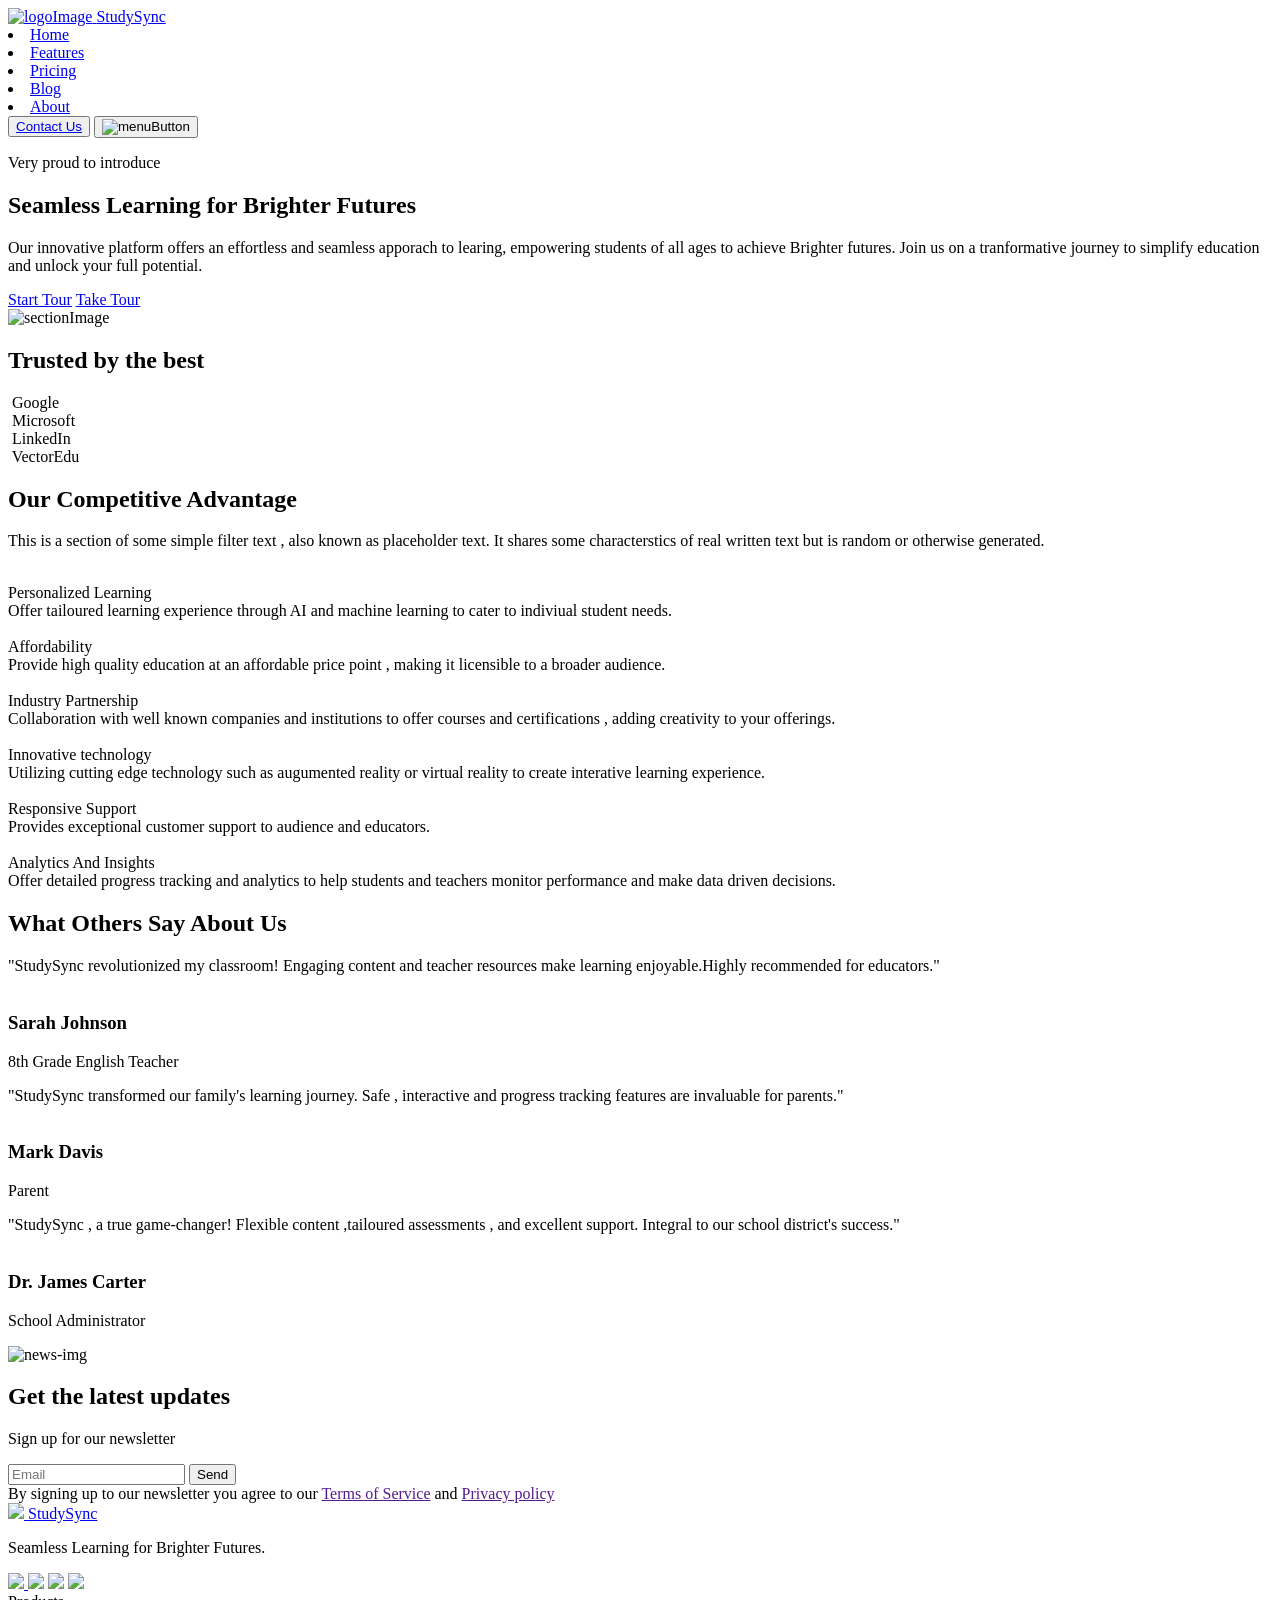
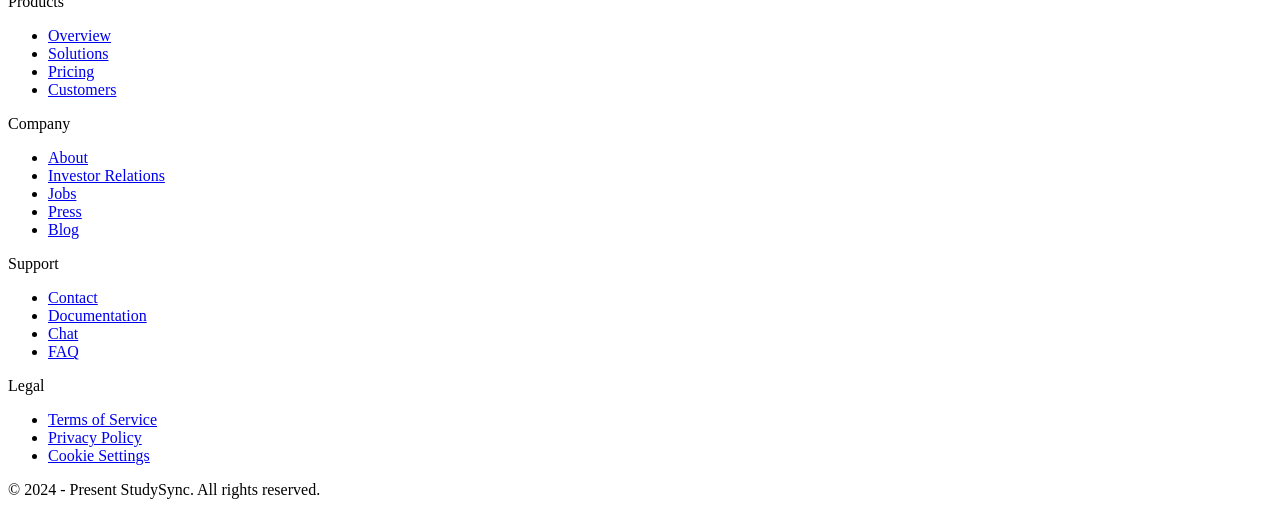
==== index.html @ 51dccf42 "Create index.html" ====
<!DOCTYPE html>
<html lang="en">
<head>
    <meta charset="UTF-8">
    <meta name="viewport" content="width=device-width, initial-scale=1.0">
    <link rel="stylesheet" href="styles.css">
    <title>StudySync</title>
</head>
<body>
    <div class="header">
        <header class="header-content">
            <a href="#logo" class="logo">
                <img src="./images/studySync.svg" alt="logoImage" class="logo-icon">
                <span class="logo-text">StudySync</span>
            </a>

            <nav class="nav">
                <li><a class="nav-link" href="#home">Home</a></li>
                <li><a class="nav-link" href="#features">Features</a></li>
                <li><a class="nav-link" href="#pricing">Pricing</a></li>
                <li><a class="nav-link" href="#blog">Blog</a></li>
                <li><a class="nav-link" href="#about">About</a></li>
            </nav>

            <button class="contactBtn"><a href="#contact" class="contact-button">Contact Us</a></button>

            <button type="button" class="menu-button">
                <img src="./images/Hamburger.svg" alt="menuButton" class="menu-icon">
            </button>
        </header>
    </div>
    
    <div class="content">
        <section class="main-section">
            <div class="content-left">
               <p class="section-label">Very proud to introduce</p>
               <h1 class="section-title">Seamless Learning for Brighter Futures</h1>
               <p class="section-description">Our innovative platform offers an effortless and seamless apporach  to learing, empowering students of all ages to achieve Brighter futures. Join us on a tranformative journey to simplify education and unlock your full potential.</p>
               <div class="button-group">
                <a href="#start" class="start-button">Start Tour</a>
                <a href="#tour" class="tour-button">Take Tour</a>
               </div>
            </div>

            <div class="content-right">
                <div class="image-container">
                    <img src="./images/usgs-hoS3dzgpHzw-unsplash.jpg" alt="sectionImage" class="section-image">
                </div>
            </div>
        </section>
    </div>

    <div class="company-container">
        <h2 class="company-title">Trusted by the best</h2>
        <div class="company-grid">
            <div class="company-logo">
                <img src="./images/Google.svg" alt="" class="svg-img">
                <span class="logo-txt">Google</span>
            </div>

            <div class="company-logo">
                <img src="./images/Microsoft.svg" alt="" class="svg-img">
                <span class="logo-txt">Microsoft</span>
            </div>

            <div class="company-logo">
                <img src="./images/linkedin.svg" alt="" class="svg-img">
                <span class="logo-txt">LinkedIn</span>
            </div>

            <div class="company-logo">
                <img src="./images/VectorEdu.svg" alt="" class="svg-img">
                <span class="logo-txt">VectorEdu</span>
            </div>
        </div>
    </div>

    <div class="feature-container">
        <div class="feature-content">
            <div class="main-info">
                <h2 class="main-title">Our Competitive Advantage</h2>
                <p class="main-description">This is a section of some simple filter text , also known as placeholder text. It shares some characterstics of real written text but is random or otherwise generated.</p>
            </div>
            <div class="feature-grid">
                <!-- card1 -->
                 <div class="feature-card">
                    <div class="icon-container">
                        <img src="./images/PersonalizedLearn.svg" class="feature-svg" alt="">
                    </div>
                    <div class="feature-info">
                        <div class="feature-title">Personalized Learning</div>
                        <div class="feature-description">Offer tailoured learning experience through AI and machine learning to cater to indiviual student needs.</div>
                    </div>
                 </div>

                <!-- card2 -->
                <div class="feature-card">
                    <div class="icon-container">
                        <img src="./images/Affordability.svg" class="feature-svg" alt="">
                    </div>
                    <div class="feature-info">
                        <div class="feature-title">Affordability</div>
                        <div class="feature-description">Provide high quality education at an affordable price point , making it licensible to a broader audience. </div>
                    </div>
                 </div>

                <!-- card3 -->
                <div class="feature-card">
                    <div class="icon-container">
                        <img src="./images/IndustryPatner.svg" class="feature-svg" alt="">
                    </div>
                    <div class="feature-info">
                        <div class="feature-title">Industry Partnership</div>
                        <div class="feature-description">Collaboration with well known companies and institutions to offer courses and certifications , adding creativity to your offerings.</div>
                    </div>
                 </div>

                <!-- card4 -->
                <div class="feature-card">
                    <div class="icon-container">
                        <img src="./images/InnovativeTech.svg" class="feature-svg" alt="">
                    </div>
                    <div class="feature-info">
                        <div class="feature-title">Innovative technology</div>
                        <div class="feature-description">Utilizing cutting edge technology such as augumented reality or virtual reality to create interative learning experience.</div>
                    </div>
                 </div>

                <!-- card5 -->
                <div class="feature-card">
                    <div class="icon-container">
                        <img src="./images/IndustryPatner.svg" class="feature-svg" alt="">
                    </div>
                    <div class="feature-info">
                        <div class="feature-title">Responsive Support</div>
                        <div class="feature-description">Provides exceptional customer support to audience and educators.</div>
                    </div>
                 </div>

                <!-- card6 -->
                <div class="feature-card">
                    <div class="icon-container">
                        <img src="./images/Analytics.svg" class="feature-svg" alt="">
                    </div>
                    <div class="feature-info">
                        <div class="feature-title">Analytics And Insights</div>
                        <div class="feature-description">Offer detailed progress tracking and analytics to help students and teachers monitor performance and make data driven decisions.</div>
                    </div>
                 </div>
            </div>
        </div>
    </div>

    <div class="testimonial-container">
        <div class="testimonial-content">
            <h2 class="testimonial-title">What Others Say About Us</h2>
            <div class="testimonial-grid">
                <!-- card1  -->
                <div class="testimonial-card">
                    <div class="testimonial-text">"StudySync revolutionized my classroom! Engaging content and teacher resources make learning enjoyable.Highly recommended for educators."</div>
                    <div class="testimonial-avatar">
                        <img src="./images/avatar1.png" alt="">
                    </div>
                    <div class="testimonial-details">
                        <h3 class="testimonial-name">Sarah Johnson</h3>
                        <p class="testimonial-desc">8th Grade English Teacher</p>
                    </div>
                </div>

                <!-- card2 -->
                <div class="testimonial-card">
                    <div class="testimonial-text">"StudySync transformed our family's learning journey. Safe , interactive and progress tracking features are invaluable for parents."</div>
                    <div class="testimonial-avatar">
                        <img src="./images/avatar2.png" alt="">
                    </div>
                    <div class="testimonial-details">
                        <h3 class="testimonial-name">Mark Davis </h3>
                        <p class="testimonial-desc">Parent</p>
                    </div>
                </div>

                <!-- card3 -->
                <div class="testimonial-card">
                    <div class="testimonial-text">"StudySync , a true game-changer! Flexible content ,tailoured assessments , and excellent support. Integral to our school district's success."</div>
                    <div class="testimonial-avatar">
                        <img src="./images/avatar3.png" alt="">
                    </div>
                    <div class="testimonial-details">
                        <h3 class="testimonial-name">Dr. James Carter</h3>
                        <p class="testimonial-desc">School Administrator</p>
                    </div>
                </div>
            </div>
        </div>
    </div>

    <div class="newsletter-container">
        <div class="newsletter-content">
            <!-- left part -->
             <div class="news-left">
                <img src="./images/img.png" loading="lazy" alt="news-img" class="news-img">
             </div>
             <!-- right part  -->
              <div class="news-right">
                <div class="news-info">
                    <h2 class="news-title">Get the latest updates</h2>
                    <p class="news-desc">Sign up for our newsletter</p>
                </div>
                <form action="" class="news-form">
                    <input class="news-email" type="text" placeholder="Email">
                    <button class="news-send-button">Send</button>
                </form>

                <div class="privacy-policy">
                    By signing up to our newsletter you agree to our  
                    <a class="news-link" href="">Terms of Service</a>
                    and 
                    <a class="news-link" href="">Privacy policy</a>
                </div>
              </div>
        </div>
    </div>

    <div class="footer-container">
        <footer class="footer">

            <div class="footer-top">

                <div class="comp-logo">
                    <a class="logo-link" href="#">
                        <img class="logo-svg" src="./images/studySync.svg"/>
                        StudySync
                    </a>
                </div>
                <p class="filler-text">Seamless Learning for Brighter Futures.</p>
                <div class="social">
                        <a class="social-link" href="#">
                            <img src="./images/instagram.svg" class="social-icon" />
                        </a>
                        <a class="social-link">
                            <img src="./images/linkedin.svg" class="social-icon" />
                        </a>
                        <a class="social-link">
                            <img src="./images/Microsoft.svg" class="social-icon" />
                        </a>
                        <a class="social-link">
                            <img src="./images/twitter.svg" class="social-icon" />
                        </a>
                </div>
            </div>

            <div class="footer-grid">
                        <!-- column 1 -->
                <div class="footer-grid-column">
                            <div class="footer-grid-heading">
                                Products
                            </div>
                            <ul class="footer-links-list">
                                <li>
                                    <a href="#overview" class="footer-link">Overview</a>
                                </li>
                                <li>
                                    <a href="#overview" class="footer-link">Solutions</a>
                                </li>
                                <li>
                                    <a href="#overview" class="footer-link">Pricing</a>
                                </li>
                                <li>
                                    <a href="#overview" class="footer-link">Customers</a>
                                </li>
                            </ul>
                </div>
                        <!-- column 2 -->
                <div class="footer-grid-column">
                            <div class="footer-grid-heading">
                                Company
                            </div>
                            <ul class="footer-links-list">
                                <li>
                                    <a href="#overview" class="footer-link">About</a>
                                </li>
                                <li>
                                    <a href="#overview" class="footer-link">Investor Relations</a>
                                </li>
                                <li>
                                    <a href="#overview" class="footer-link">Jobs</a>
                                </li>
                                <li>
                                    <a href="#overview" class="footer-link">Press</a>
                                </li>
                                <li>
                                    <a href="#overview" class="footer-link">Blog</a>
                                </li>
                            </ul>
                </div>
                        <!-- column 3 -->
                <div class="footer-grid-column">
                            <div class="footer-grid-heading">
                                Support
                            </div>
                            <ul class="footer-links-list">
                                <li>
                                    <a href="#overview" class="footer-link">Contact</a>
                                </li>
                                <li>
                                    <a href="#overview" class="footer-link">Documentation</a>
                                </li>
                                <li>
                                    <a href="#overview" class="footer-link">Chat</a>
                                </li>
                                <li>
                                    <a href="#overview" class="footer-link">FAQ</a>
                                </li>
                            </ul>
                </div>
                        <!-- column 4 -->
                <div class="footer-grid-column">
                            <div class="footer-grid-heading">
                                Legal
                            </div>
                            <ul class="footer-links-list">
                                <li>
                                    <a href="#overview" class="footer-link">Terms of Service</a>
                                </li>
                                <li>
                                    <a href="#overview" class="footer-link">Privacy Policy</a>
                                </li>
                                <li>
                                    <a href="#overview" class="footer-link">Cookie Settings</a>
                                </li>
                                
                            </ul>
                </div>
            </div>
        </footer>
        <div class="footer-copyright">
            © 2024 - Present StudySync. All rights reserved.
        </div>
    </div>
</body>
</html>
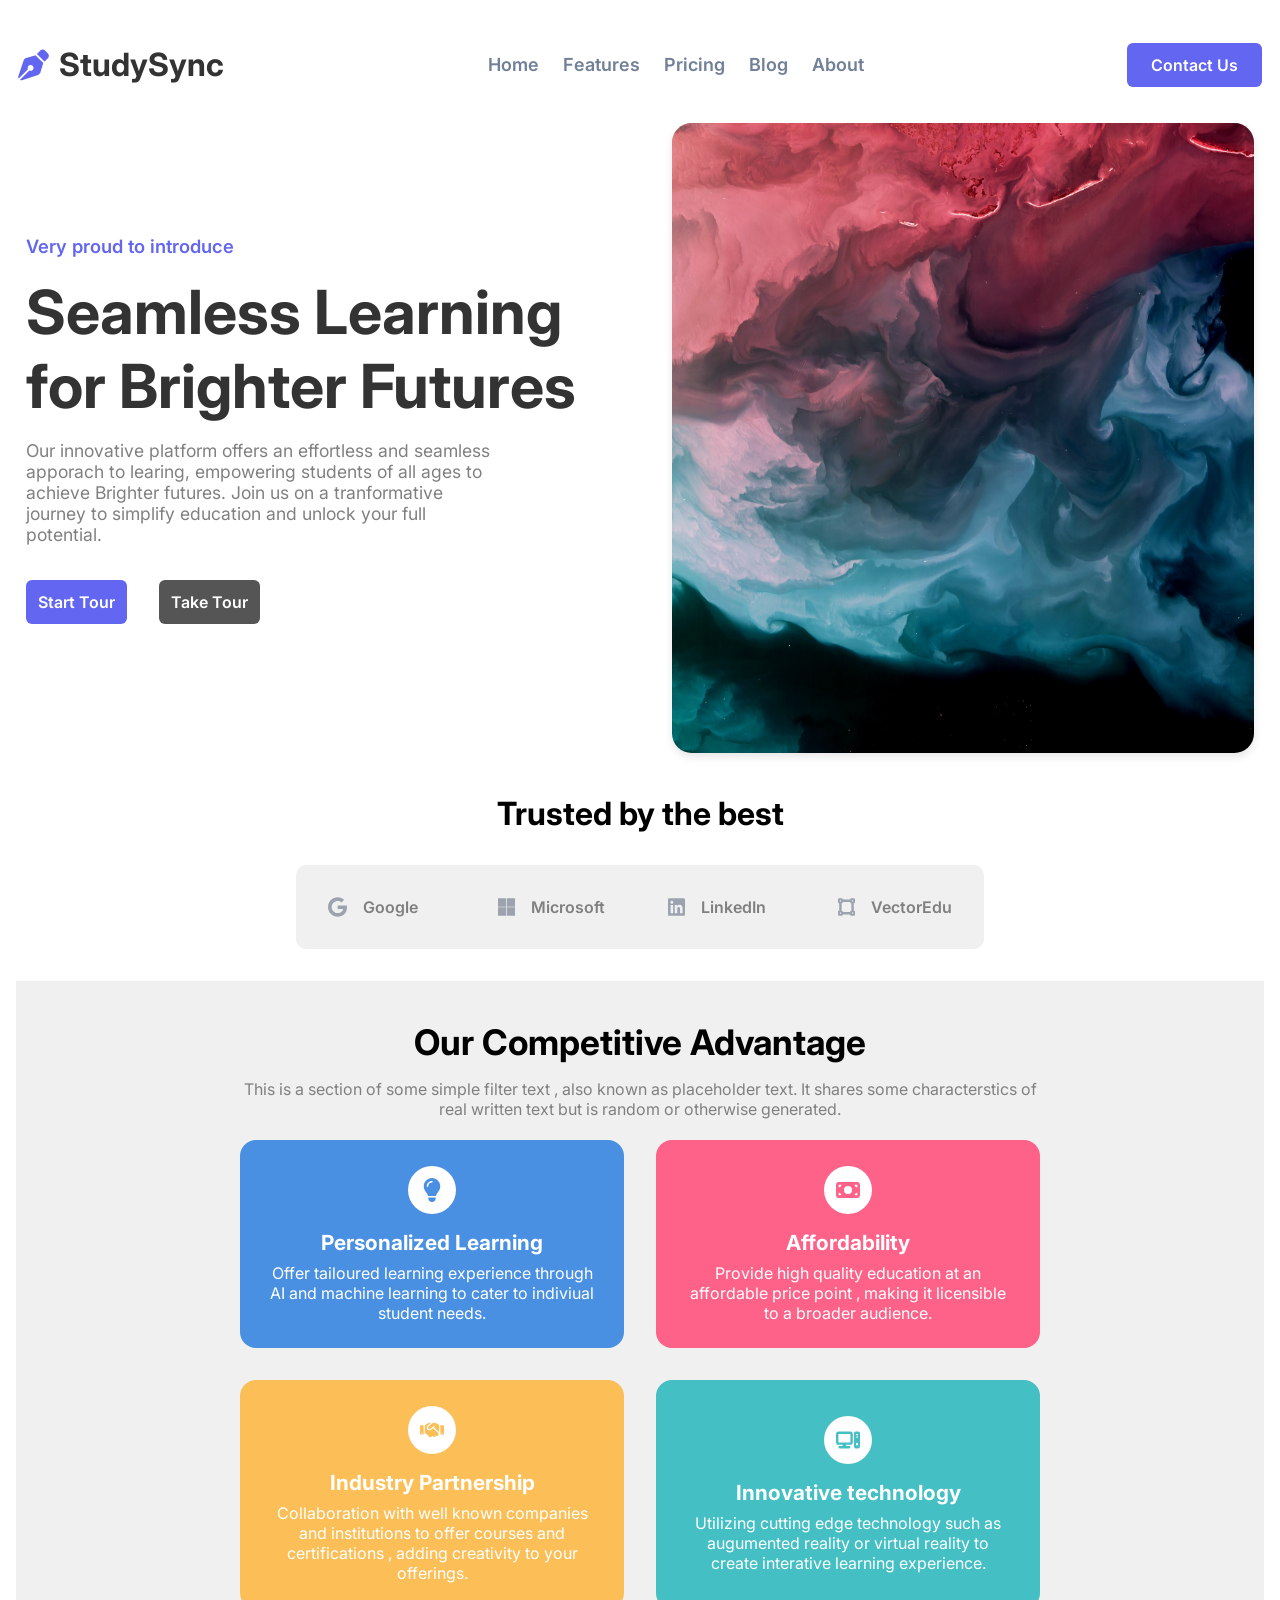
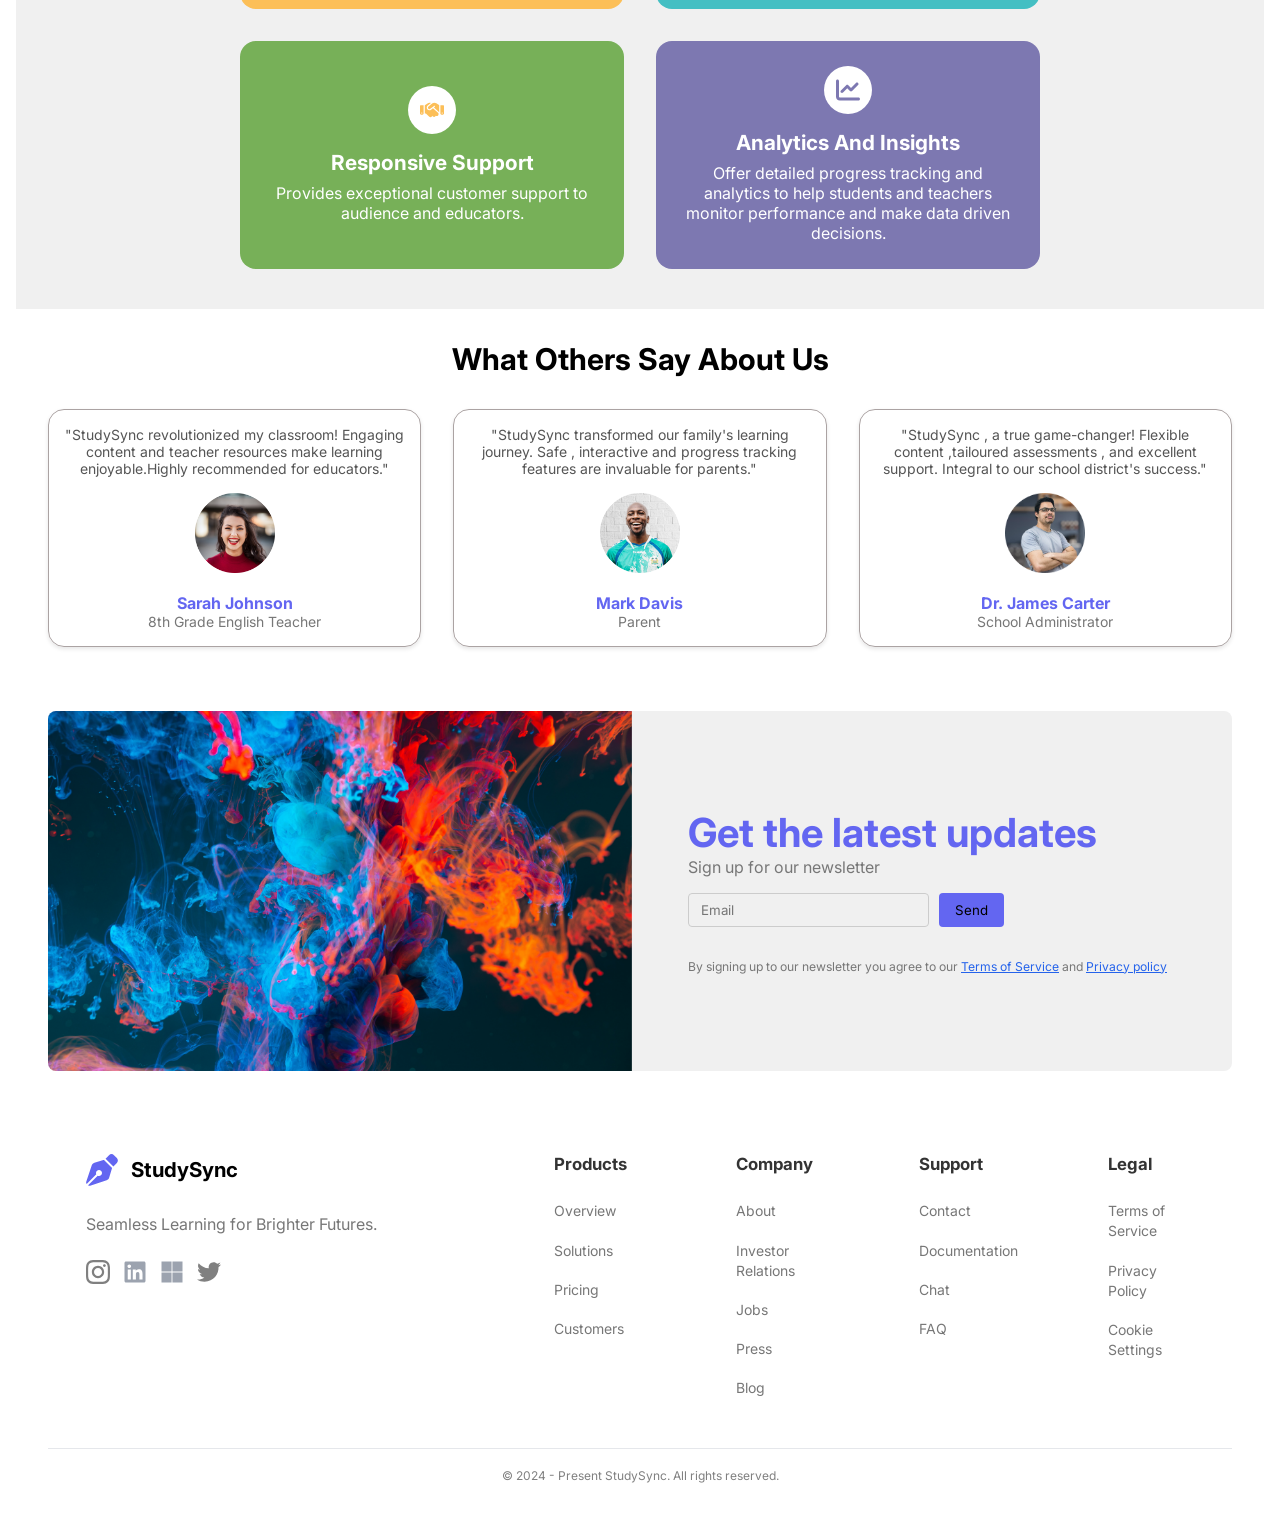
==== commit f94fdf55: "Update index.html" ====
--- a/index.html
+++ b/index.html
@@ -3,6 +3,7 @@
 <head>
     <meta charset="UTF-8">
     <meta name="viewport" content="width=device-width, initial-scale=1.0">
+    <meta name="google-site-verification" content="7jgG5KhkjjLFt8AueVVeSKlJXRJ-OzAuravGoHdlTAI" />
     <link rel="stylesheet" href="styles.css">
     <title>StudySync</title>
 </head>
--- a/styles.css
+++ b/styles.css
@@ -0,0 +1,719 @@
+@import url('https://fonts.googleapis.com/css2?family=Afacad+Flux:wght@100..1000&family=Inter:ital,opsz,wght@0,14..32,100..900;1,14..32,100..900&display=swap');
+
+:root{
+    --primary-color:#6366F1;
+    --accent-color : #3f83f8;
+    --text-color:#333333;
+    --link-color: #2563eb;
+    --backgound-color: #ffffff;
+    --light-gray: #f0f0f0;
+    --gray:#808080;
+    --dark-gray: #555;
+}
+
+*{
+    margin: 0;
+    padding: 0;
+    font-family: 'Inter' , sans-serif;
+    text-decoration: none;
+}
+
+body{
+    height: 100vh;
+    text-align: center;
+    background-color: var(--backgound-color);
+    padding: 1rem;
+}
+
+.header-content{
+    max-width: 1280px;
+    margin: 0 auto;
+    display: flex;
+    justify-content: space-between;
+    align-items: center;
+    padding: 0.1rem;
+}
+
+.logo{
+    display: flex;   /*ek div tha pura logo or span ka usko 2 bhago me divide kra isliye flex lgaya */
+    align-items: center;
+    font-size: 2rem;
+    font-weight: bold  ;
+    color: var(--text-color);
+    text-decoration: none;
+    gap: 0.625rem;
+}
+
+.logo-icon{
+    height: 5.875rem;
+    width: 1.938rem;
+}
+
+.logo-text{
+    font-size: 2rem;
+}
+
+.nav{
+    display: none;
+    gap: 1.5rem;
+}
+
+@media screen and (min-width:768px) {
+    .nav{
+        display: flex;
+    }
+}
+
+.nav-link{
+    color: #718096;
+    font-size: 1.125rem;
+    font-weight: 600;
+    transform: color 0.1s;
+}
+
+.nav-link:hover{
+    color: var(--link-color);
+}
+
+.nav li {
+    list-style: none;
+}
+
+.contactBtn{
+    display: none;
+    border: none;
+    background-color: var(--primary-color);
+    transform: all 0.1s;
+    border-radius: 0.375rem;
+    padding: 0.75rem 1.5rem;
+}
+
+@media screen and (min-width:768px) {
+    .contactBtn{
+        display: block;
+    }
+    
+}
+.contactBtn a{
+    color: var(--backgound-color);
+    font-size: 1rem;
+    font-weight: 600;
+}
+
+.contactBtn:hover{
+    background-color: #5254f8;
+}
+
+.menu-button{
+ display: none;
+ border: none;
+ border-radius: 0.375rem;
+ background-color: var(--backgound-color);
+ font-size:  1rem;
+ padding: 0.5rem 1.5rem;
+ font-weight: 600;
+}
+
+@media screen and (max-width:768px) {
+    .menu-button{
+        display: block;
+    }
+}
+
+.menu-icon{
+    height: 1.5rem;
+    width: 1.5rem;
+}
+
+.main-section{
+    max-width: 1280px;
+    display: flex;
+    flex-direction: column ;
+    gap: 2rem;
+    padding: 0.6rem;
+    margin:  0 auto;
+    align-items: center;
+}
+
+.content-left{
+    text-align: center;
+    animation: slideFromLeft 1s ease forwards;
+    opacity: 0;
+}
+
+@keyframes slideFromLeft {
+    0%{
+        opacity: 0; /*bahut halka naa ke barabar dikhega strting me*/
+        transform: translatex(-100%); /*shuruaat me sb kuch screen ke bahar rahega left side me chupa hua..*/
+    }
+
+    100%{
+        opacity: 1;
+        transform: translateX(0); /*screen ki main position pr laakr dikha dega .*/
+    }
+}
+
+.section-label{
+    font-size: 1.15rem;
+    font-weight: 600;
+    color: var(--primary-color);
+}
+
+.section-title{
+    font-size: 2.3rem;
+    padding: 1.1rem;
+    color: var(--text-color);
+}
+
+.section-description{
+    color: var(--gray);
+    font-size: 1.2rem;
+}
+
+.button-group{
+ display: flex;
+ gap: 2rem;
+ padding: 1rem;
+ margin-top: 1rem;
+ align-items: center;
+ justify-content: center;
+}
+
+.start-button , .tour-button{
+   margin-top: 0.2rem;
+   border: none;
+   border-radius: 0.375rem;
+   background-color: var(--primary-color);
+   color: var(--backgound-color);
+   transform: all 0.1s;
+   padding: 0.75rem;
+   font-size: 1rem;
+   font-weight: 600;
+}
+
+
+.tour-button{
+    background-color: var(--dark-gray);
+}
+
+.start-button:hover{
+    background-color: var(#5254f8);
+}
+
+.tour-button:hover{
+    background-color: var(--gray);
+}
+
+.content-right{
+    display: flex;
+    align-items: center;
+    justify-content: center;
+}
+
+.image-container{
+    border: none;
+    border-radius: 1.225rem;
+    overflow: hidden;
+    box-shadow: 0px 4px 8px rgba(0 , 0 , 0 , 0.1);
+    height: 50vh;
+}
+
+.section-image{
+    height: 100%;
+    width: 100%;
+}
+
+@media screen and (min-width:768px){
+    .main-section{
+        flex-direction: row;
+    }
+    .content-left{
+        max-width: 50%;
+        text-align: left;
+    }
+    .section-title{
+        padding-left: 0;
+        font-size: 3.8rem;
+    }
+
+    .button-group{
+        justify-content: start;
+        padding-left: 0;
+    }
+
+    .section-label{
+        font-size: 1rems;
+    }
+
+    .image-container{
+        height: 70vh;
+    }
+
+    .section-description{
+        font-size: 1.1rem;
+        color: var(--gray);
+        width: 78%;
+    }
+
+}
+
+.company-container{
+    display: flex;
+    justify-content: center;
+    flex-direction: column;
+    align-items: center;
+    margin-top: 2rem;
+    animation: slideFromLeft 1s ease forwards;
+}
+
+.company-grid{
+    display: grid;
+    grid-template-columns: repeat(2,1fr); /*chote screen sizes ke liye 2 grids bna do...2 uppr 2 niche kr ke 4 ka box bna do*/
+
+    gap: 3.5rem;
+    padding: 1rem;
+    background-color: var(--light-gray);
+    border: none;
+    border-radius: 0.625rem;
+    margin-top: 2rem;
+    margin-bottom: 2rem;
+    padding: 2rem 2rem;
+}
+
+.company-logo{
+    font-size: 1rem;
+    font-weight: 600;
+    color: var(--gray);
+    display: flex;
+    gap: 1rem;
+}
+
+.svg-img{
+    height: 1.2rem;
+}
+
+.logo-txt{
+  font-size: 1rem;
+}
+
+@media screen and (min-width:640px) { /* jese hi 640px ke uppr jayega vese hi yeh kaam hoga*/
+    .company-grid{
+        grid-template-columns: repeat(4 , 1fr);
+    }
+    .company-title{
+        font-size: 2rem;
+        font-weight: bold;
+    }
+}
+
+.feature-container{
+    background-color: var(--light-gray);
+    padding: 2.5rem 0;
+    text-align: center;
+}
+
+.feature-content{
+    max-width: 800px;
+    margin: 0 auto;
+    padding: 0 2rem;
+}
+
+.main-info{
+    display: flex;
+    flex-direction: column;
+    gap: 1rem;
+}
+
+.main-title{
+    font-size: 2.2rem;
+    font-weight: bold;
+}
+
+.main-description{
+    color: var(--gray);
+    font-size: 1rem;
+
+}
+
+.feature-grid{
+    display: grid;
+    grid-gap: 2rem;
+    grid-template-columns: repeat(2 ,1fr);
+    margin-top: 1.3rem;
+}
+
+.feature-card{
+    display: flex;
+    flex-direction: column;
+    padding: 1.6rem;
+    border-radius: 1rem;
+    justify-content: center;
+    align-items: center;
+    background-color: #6d7890;
+    gap: 1rem;
+}
+
+.feature-info{
+    display: flex;
+    flex-direction: column;
+    gap: 0.5rem;
+}
+
+.icon-container{
+    background-color: var(--backgound-color);
+    height: 3rem;
+    width: 3rem;
+    border-radius: 50%;
+    display: flex;
+    align-items: center;
+    justify-content: center;
+}
+
+.feature-svg{
+    width: 1.5rem;
+    height: 1.5rem;
+}
+
+.feature-title{
+    color: var(--backgound-color);
+    font-weight: bold;
+    font-size: 1.3rem;
+}
+
+.feature-description{
+    color: var(--backgound-color);
+}
+
+.feature-card:nth-child(1){  
+    background-color: #4a90e2;
+}
+
+.feature-card:nth-child(2){  /* feature card vale divs me se 2nd child pr yeh apply kro..*/
+    background-color: #ff6289;
+}
+
+.feature-card:nth-child(3){  
+    background-color: #fcbf58;
+}
+
+.feature-card:nth-child(4){ 
+    background-color: #44bfc3;
+}
+
+.feature-card:nth-child(5){  
+    background-color: #77b058;
+}
+
+.feature-card:nth-child(6){ 
+    background-color: #7d78b1;
+}
+
+@media screen and (max-width:768px) {  /*jese hi 768px se niche jayega vese hi yeh kaam hoga.*/
+    .feature-grid{
+        grid-template-columns: repeat(1,1fr);
+    }
+}
+
+.testimonial-container{
+    background-color: var(--backgound-color);
+    padding: 0 2rem;
+    margin: 2rem auto;
+    max-width: 1280px;
+}
+
+.testimonial-content{
+    display: flex;
+    flex-direction: column;
+    gap: 2rem;
+}
+
+.testimonial-title{
+    font-size: 1.875rem;
+    font-weight: bold;
+}
+
+.testimonial-grid{
+    display: grid;
+    grid-template-columns: repeat(auto-fill , minmax(300px ,1fr));  /*autofill mtlb tum tumhare hissab se dekh lo kitna kya rakhna hai grids ko ..min size 300px rakhna or max size 1fr rkhna bs...*/
+    grid-gap:2rem;
+}
+
+.testimonial-card{
+    display: flex;
+    flex-direction: column;
+    border: 1px solid rgb(171, 163, 163);
+    border-radius: 1rem;
+    box-shadow: 0 2px 4px rgba(0,0,0,0.1);
+    padding: 1rem;
+    gap: 1rem;
+    transition: transform 0.3s ease , box-shadow 0.3s ease;
+}
+
+.testimonial-card:hover{
+    transform: scale(1.05);
+    box-shadow: 0 4px 8px rgba(0,0,0,0.2);
+    border: 1px solid blue;
+}
+
+.testimonial-avatar img{
+    height: 5rem;
+    width: 5rem;
+}
+
+.testimonial-text{
+    font-size: 0.875rem;
+    color: #555;
+}
+
+.testimonial-name{
+    color: var(--primary-color);
+   font-size: 1rem;
+}
+
+.testimonial-desc{
+  font-size: 0.875rem;
+  color: #777;
+}
+
+.newsletter-container{
+    background-color: var(--background-color);
+    
+    max-width: 1280px;
+    height: 40vh;
+    margin: 0 auto;
+}
+
+.newsletter-content{
+    display: flex;
+    flex-direction: row;
+    background-color: var(--light-gray);
+    height: 100%;
+    border-radius: 8px;
+    overflow: hidden;
+}
+
+.news-left{
+    height: 100%;
+    width: 50%;
+    display: none;
+    position: relative;
+}
+.news-left img{
+    position: absolute;
+    inset: 0;
+    width: 100%;
+    height: 100%;
+    object-fit: cover;
+    object-position: center;
+}
+
+.news-right{
+    display: flex;
+    flex-direction: column;
+    gap: 1rem;
+    padding: 0.5rem;
+    justify-content: center;
+    align-items: flex-start;
+    width: 98%;
+}
+
+@media screen and (min-width:640px) {
+    .news-left{
+        display: block;
+        width: 50%;
+    }
+    .news-right{
+        width: 50%;
+    }
+    .newsletter-container{
+        padding: 2rem;
+    }
+}
+
+.news-info{
+    padding:0 3rem;
+}
+
+.news-title{
+    font-size: 1.5rem;
+    font-weight: bold;
+    color: var(--primary-color);
+    text-align: left;
+}
+
+.news-desc{
+    text-align: left;
+    color: #777;
+}
+
+.news-form{
+    padding: 0 3rem;
+    display: flex;
+    flex-wrap: wrap;
+    margin-bottom: 1rem;
+    gap: 0.6rem;
+}
+
+
+.news-email{
+    background-color: var(--background-color);
+    /* width: 100%; */
+    color: #333;
+    outline: none;
+    border: 1px solid #ccc;
+    border-radius: 4px;
+    padding: 0.5rem 0.75rem;
+}
+
+.news-email:focus{
+    border-color: #2563eb;
+    box-shadow: 0 4px 8px rgba(0,0,0,0.3);
+}
+
+.news-send-button{
+    background-color: var(--primary-color);
+    color: var(--background-color);
+    border: none;
+    border-radius: 0.25rem;
+    padding: 0.5rem 1rem;
+}
+
+.news-send-button:hover{
+    background-color: var(--link-color);
+}
+
+.privacy-policy{
+    font-size: 0.76rem;
+    padding: 0 3rem;
+    color: #777;
+}
+
+.news-link{
+    text-decoration: underline;
+    color: #2563eb;
+}
+
+@media screen and (min-width:640px) {
+    .news-title{
+        font-size: 2.5rem;
+    }
+}
+
+
+.footer-container{
+    background-color: var(--background-color);
+    margin: 0 auto;
+    padding: 0 2rem;
+    display: flex;
+    flex-direction: column;
+    max-width: 1280px;
+}
+
+.footer{
+    max-width: 1280px;
+    padding:1.2rem 2.4rem;
+    text-align: left;
+    display: flex;
+    justify-content: space-between;
+    padding-right: 2rem;
+}
+
+.footer-top{
+    width: 34%;
+    display: flex;
+    flex-direction: column;
+    gap: 1.65rem;
+}
+
+.logo-svg{
+    width: 2rem;
+    height: 6rem;
+}
+
+.comp-logo{
+    display: flex;
+    justify-content: flex-start;
+    margin-bottom: -1.9rem;
+}
+.logo-link{
+    display: flex;
+    justify-content: center;
+    align-items: center;
+    gap: 0.8rem;
+    font-size: 1.28rem;
+    font-weight: bold;
+    color: black;
+}
+.social-icon{
+    width: 1.5rem;
+    height: 1.5rem;
+}
+.filler-text{
+    font-size: 1rem;
+    color: #777;
+}
+.social{
+    display: flex;
+    gap: 0.8rem;
+}
+.footer-grid{
+    display: grid;
+    grid-template-columns: repeat(4, 1fr);
+    width: 58%;
+    grid-gap: 5.67rem;
+    padding-top: 2rem;
+}
+
+.footer-grid-heading{
+    font-size: 1.05rem;
+    font-weight: bold;
+    color: var(--text-color);
+}
+
+ul{
+    list-style-type: none;
+}
+.footer-link{
+    color: #777;
+    font-size: 0.875rem;
+}
+.footer-links-list{
+    display: flex;
+    flex-direction: column;
+    gap: 1.2rem;
+}
+.footer-grid-heading{
+    margin-bottom: 1.65rem;
+}
+
+.footer-copyright{
+    color: var(--gray);
+    font-size: 0.75rem;
+    padding-bottom: 2rem;
+    margin-top: 2rem;
+    padding-top: 1.15rem;
+    border-top: 1px solid #E5E7EB;
+}
+
+@media screen and (max-width:1080px) {
+    .footer{
+        flex-direction: column;
+        align-items: center;
+    }
+    .footer-top{
+        padding-left: 10rem;
+    }
+    .footer-grid{
+        align-self: center;
+        justify-content: space-evenly;
+    }
+}
+
+@media screen and (max-width:850px) {
+    .footer-top{
+        padding-left: 1rem;
+    }
+    .footer-grid{
+        grid-template-columns: repeat(2,1fr);
+    }
+}
